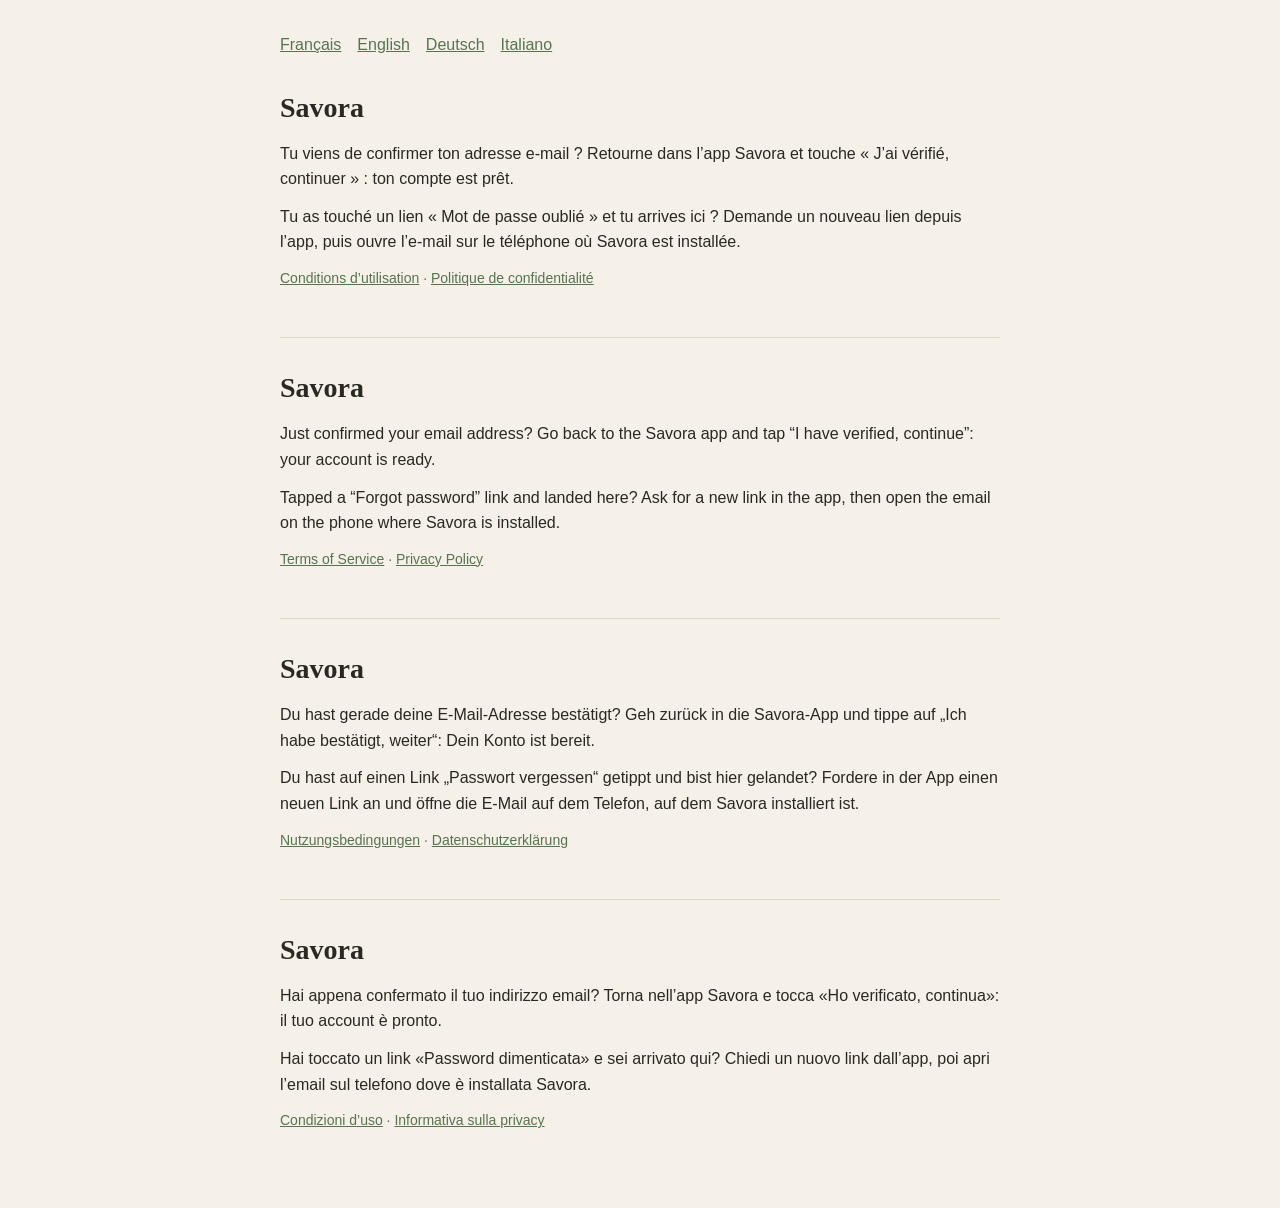
==== index.html @ 28805068 "Page d'accueil (confirmation de l'e-mail)" ====
<!doctype html>
<html lang="fr">
<head>
  <meta charset="utf-8">
  <meta name="viewport" content="width=device-width, initial-scale=1">
  <title>Savora</title>
  <meta name="robots" content="noindex">
  <!--
    Page d'accueil du site légal. C'est aussi la « Site URL » de Supabase : le lien de confirmation de l'e-mail
    d'inscription y mène (vérification V1 sociale du 04/11/2026 — la racine était une page 404 de GitHub).
  -->
  <style>
    /* Couleurs de la charte 2.0 (§2, §12) : nuit par défaut, jour si le système le demande. */
    :root { --bg: #07130F; --text: #EAEAEA; --muted: #8A8A8A; --accent: #7E9C74; --rule: #1E2A25; }
    @media (prefers-color-scheme: light) {
      :root { --bg: #F5F1E8; --text: #2A2823; --muted: #6B665A; --accent: #587350; --rule: #DDD6C6; }
    }
    body { margin: 0; background: var(--bg); color: var(--text);
      font: 16px/1.6 Inter, -apple-system, BlinkMacSystemFont, "Segoe UI", sans-serif; }
    main { max-width: 720px; margin: 0 auto; padding: 32px 16px 64px; }
    nav { display: flex; flex-wrap: wrap; gap: 16px; margin-bottom: 32px; }
    nav a, p a { color: var(--accent); }
    h1 { font-family: "Playfair Display", Georgia, serif; font-weight: 600; font-size: 28px; line-height: 1.25; margin: 0 0 16px; }
    p { margin: 0 0 12px; }
    .links { color: var(--muted); font-size: 14px; }
    article + article { margin-top: 48px; padding-top: 32px; border-top: 1px solid var(--rule); }
  </style>
</head>
<body>
<main>
  <nav><a href="#fr">Français</a><a href="#en">English</a><a href="#de">Deutsch</a><a href="#it">Italiano</a></nav>
  <article id="fr" lang="fr">
    <h1>Savora</h1>
    <p>Tu viens de confirmer ton adresse e-mail ? Retourne dans l’app Savora et touche « J’ai vérifié, continuer » : ton compte est prêt.</p>
    <p>Tu as touché un lien « Mot de passe oublié » et tu arrives ici ? Demande un nouveau lien depuis l’app, puis ouvre l’e-mail sur le téléphone où Savora est installée.</p>
    <p class="links"><a href="cgu/">Conditions d’utilisation</a> · <a href="confidentialite/">Politique de confidentialité</a></p>
  </article>
  <article id="en" lang="en">
    <h1>Savora</h1>
    <p>Just confirmed your email address? Go back to the Savora app and tap “I have verified, continue”: your account is ready.</p>
    <p>Tapped a “Forgot password” link and landed here? Ask for a new link in the app, then open the email on the phone where Savora is installed.</p>
    <p class="links"><a href="cgu/">Terms of Service</a> · <a href="confidentialite/">Privacy Policy</a></p>
  </article>
  <article id="de" lang="de">
    <h1>Savora</h1>
    <p>Du hast gerade deine E-Mail-Adresse bestätigt? Geh zurück in die Savora-App und tippe auf „Ich habe bestätigt, weiter“: Dein Konto ist bereit.</p>
    <p>Du hast auf einen Link „Passwort vergessen“ getippt und bist hier gelandet? Fordere in der App einen neuen Link an und öffne die E-Mail auf dem Telefon, auf dem Savora installiert ist.</p>
    <p class="links"><a href="cgu/">Nutzungsbedingungen</a> · <a href="confidentialite/">Datenschutzerklärung</a></p>
  </article>
  <article id="it" lang="it">
    <h1>Savora</h1>
    <p>Hai appena confermato il tuo indirizzo email? Torna nell’app Savora e tocca «Ho verificato, continua»: il tuo account è pronto.</p>
    <p>Hai toccato un link «Password dimenticata» e sei arrivato qui? Chiedi un nuovo link dall’app, poi apri l’email sul telefono dove è installata Savora.</p>
    <p class="links"><a href="cgu/">Condizioni d’uso</a> · <a href="confidentialite/">Informativa sulla privacy</a></p>
  </article>
</main>
</body>
</html>
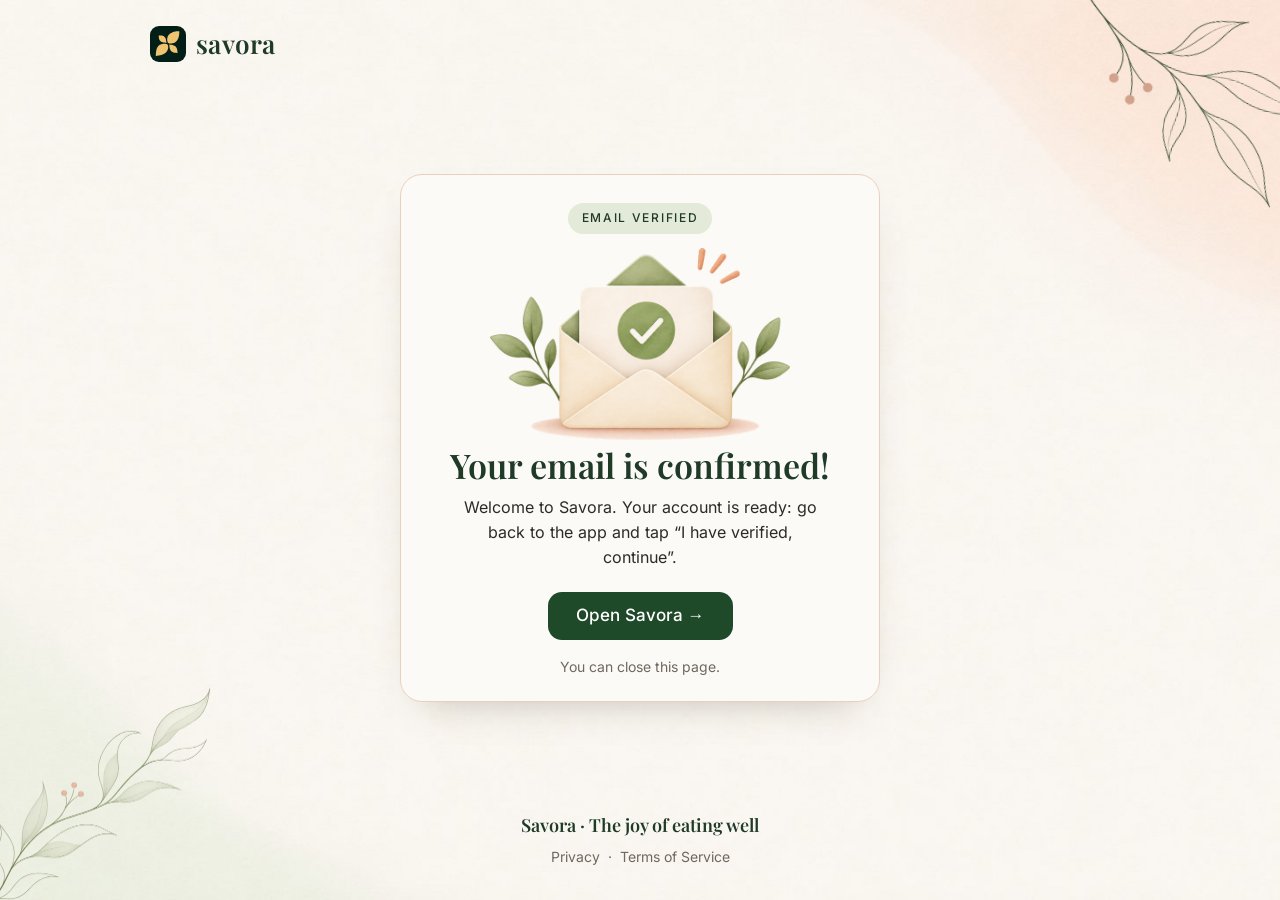
==== commit b1c88cc5: "Page d'accueil : nouveau design (encadre, illustrations, langue automatique)" ====
--- a/index.html
+++ b/index.html
@@ -1,58 +1,182 @@
 <!doctype html>
 <html lang="fr">
 <head>
-  <meta charset="utf-8">
-  <meta name="viewport" content="width=device-width, initial-scale=1">
-  <title>Savora</title>
-  <meta name="robots" content="noindex">
-  <!--
-    Page d'accueil du site légal. C'est aussi la « Site URL » de Supabase : le lien de confirmation de l'e-mail
-    d'inscription y mène (vérification V1 sociale du 04/11/2026 — la racine était une page 404 de GitHub).
-  -->
-  <style>
-    /* Couleurs de la charte 2.0 (§2, §12) : nuit par défaut, jour si le système le demande. */
-    :root { --bg: #07130F; --text: #EAEAEA; --muted: #8A8A8A; --accent: #7E9C74; --rule: #1E2A25; }
-    @media (prefers-color-scheme: light) {
-      :root { --bg: #F5F1E8; --text: #2A2823; --muted: #6B665A; --accent: #587350; --rule: #DDD6C6; }
-    }
-    body { margin: 0; background: var(--bg); color: var(--text);
-      font: 16px/1.6 Inter, -apple-system, BlinkMacSystemFont, "Segoe UI", sans-serif; }
-    main { max-width: 720px; margin: 0 auto; padding: 32px 16px 64px; }
-    nav { display: flex; flex-wrap: wrap; gap: 16px; margin-bottom: 32px; }
-    nav a, p a { color: var(--accent); }
-    h1 { font-family: "Playfair Display", Georgia, serif; font-weight: 600; font-size: 28px; line-height: 1.25; margin: 0 0 16px; }
-    p { margin: 0 0 12px; }
-    .links { color: var(--muted); font-size: 14px; }
-    article + article { margin-top: 48px; padding-top: 32px; border-top: 1px solid var(--rule); }
-  </style>
+<meta charset="utf-8">
+<meta name="viewport" content="width=device-width, initial-scale=1">
+<meta name="robots" content="noindex">
+<title>Savora</title>
+<!--
+  Page d'accueil de savora-legal. C'est aussi la « Site URL » de Supabase : le lien de confirmation de l'e-mail
+  d'inscription y mène, et un ancien lien « Mot de passe oublié » aussi. La langue suit celle du navigateur
+  (fr, en, de, it ; anglais sinon). Polices hébergées ici : aucune requête vers un service tiers.
+-->
+<style>
+  @font-face { font-family: "Playfair Display"; font-weight: 600; font-display: swap; src: url("fonts/playfair-600.woff2") format("woff2"); }
+  @font-face { font-family: "Inter"; font-weight: 400; font-display: swap; src: url("fonts/inter-400.woff2") format("woff2"); }
+  @font-face { font-family: "Inter"; font-weight: 500; font-display: swap; src: url("fonts/inter-500.woff2") format("woff2"); }
+
+  :root {
+    --bg: #F9F5EF;
+    --card: #FCFAF6;
+    --ink: #1F3A26;
+    --text: #2E2B26;
+    --muted: #6E685E;
+    --green: #1F4A2A;
+    --green-hover: #173A21;
+    --pill: #E3EAD7;
+    --border: #EBCFBE;
+    --logo-tile: #021E17;
+  }
+  * { box-sizing: border-box; }
+  html, body { margin: 0; min-height: 100%; }
+  body {
+    min-height: 100vh;
+    background: var(--bg) url("img/fond.jpg") center / cover no-repeat fixed;
+    color: var(--text);
+    font: 16px/1.55 Inter, -apple-system, BlinkMacSystemFont, "Segoe UI", sans-serif;
+    display: flex; flex-direction: column; align-items: center;
+    padding: 24px 16px 32px;
+    position: relative; overflow-x: hidden;
+  }
+  .deco { position: fixed; pointer-events: none; z-index: 0; opacity: .9; }
+  .deco.haut { top: -10px; right: -40px; width: min(260px, 38vw); transform: scaleX(-1) rotate(-8deg); }
+  .deco.bas { bottom: -20px; left: -30px; width: min(240px, 36vw); }
+
+  header { width: 100%; max-width: 980px; display: flex; align-items: center; gap: 10px; position: relative; z-index: 1; }
+  .tuile { width: 36px; height: 36px; border-radius: 9px; background: var(--logo-tile); display: grid; place-items: center; }
+  .tuile img { width: 26px; height: 26px; }
+  .marque { font-family: "Playfair Display", Georgia, serif; font-weight: 600; font-size: 26px; color: var(--ink); letter-spacing: .01em; }
+
+  main { flex: 1; display: grid; place-items: center; width: 100%; position: relative; z-index: 1; padding: 24px 0; }
+  .carte {
+    width: 100%; max-width: 480px;
+    background: var(--card);
+    border: 1px solid var(--border);
+    border-radius: 22px;
+    box-shadow: 0 18px 40px -24px rgba(60, 40, 20, .35);
+    padding: 28px 28px 24px;
+    text-align: center;
+  }
+  .pastille {
+    display: inline-block; background: var(--pill); color: var(--ink);
+    font-size: 12px; font-weight: 500; letter-spacing: .14em; text-transform: uppercase;
+    padding: 6px 14px; border-radius: 999px;
+  }
+  .illustration { display: block; width: 78%; max-width: 300px; height: auto; margin: 14px auto 6px; }
+  h1 {
+    font-family: "Playfair Display", Georgia, serif; font-weight: 600;
+    color: var(--ink); font-size: clamp(26px, 6.4vw, 34px); line-height: 1.15; margin: 6px 0 10px;
+  }
+  .texte { margin: 0 auto 22px; max-width: 36ch; }
+  .bouton {
+    display: inline-flex; align-items: center; justify-content: center; gap: 10px;
+    min-height: 48px; padding: 0 28px; border-radius: 14px;
+    background: var(--green); color: #fff; text-decoration: none; font-weight: 500; font-size: 17px;
+  }
+  .bouton:hover, .bouton:focus-visible { background: var(--green-hover); }
+  .bouton:focus-visible { outline: 3px solid #9DB58C; outline-offset: 3px; }
+  .note { color: var(--muted); font-size: 14px; margin: 16px 0 0; }
+
+  footer { text-align: center; position: relative; z-index: 1; }
+  .devise { font-family: "Playfair Display", Georgia, serif; color: var(--ink); font-size: 18px; margin: 0 0 6px; }
+  .liens { color: var(--muted); font-size: 14px; margin: 0; }
+  .liens a { color: var(--muted); text-decoration: none; }
+  .liens a:hover { text-decoration: underline; }
+  .liens span { margin: 0 8px; }
+
+  @media (max-width: 480px) {
+    .carte { padding: 22px 18px 20px; border-radius: 18px; }
+    .deco.haut { opacity: .55; }
+    .deco.bas { opacity: .55; }
+  }
+</style>
 </head>
 <body>
-<main>
-  <nav><a href="#fr">Français</a><a href="#en">English</a><a href="#de">Deutsch</a><a href="#it">Italiano</a></nav>
-  <article id="fr" lang="fr">
-    <h1>Savora</h1>
-    <p>Tu viens de confirmer ton adresse e-mail ? Retourne dans l’app Savora et touche « J’ai vérifié, continuer » : ton compte est prêt.</p>
-    <p>Tu as touché un lien « Mot de passe oublié » et tu arrives ici ? Demande un nouveau lien depuis l’app, puis ouvre l’e-mail sur le téléphone où Savora est installée.</p>
-    <p class="links"><a href="cgu/">Conditions d’utilisation</a> · <a href="confidentialite/">Politique de confidentialité</a></p>
-  </article>
-  <article id="en" lang="en">
-    <h1>Savora</h1>
-    <p>Just confirmed your email address? Go back to the Savora app and tap “I have verified, continue”: your account is ready.</p>
-    <p>Tapped a “Forgot password” link and landed here? Ask for a new link in the app, then open the email on the phone where Savora is installed.</p>
-    <p class="links"><a href="cgu/">Terms of Service</a> · <a href="confidentialite/">Privacy Policy</a></p>
-  </article>
-  <article id="de" lang="de">
-    <h1>Savora</h1>
-    <p>Du hast gerade deine E-Mail-Adresse bestätigt? Geh zurück in die Savora-App und tippe auf „Ich habe bestätigt, weiter“: Dein Konto ist bereit.</p>
-    <p>Du hast auf einen Link „Passwort vergessen“ getippt und bist hier gelandet? Fordere in der App einen neuen Link an und öffne die E-Mail auf dem Telefon, auf dem Savora installiert ist.</p>
-    <p class="links"><a href="cgu/">Nutzungsbedingungen</a> · <a href="confidentialite/">Datenschutzerklärung</a></p>
-  </article>
-  <article id="it" lang="it">
-    <h1>Savora</h1>
-    <p>Hai appena confermato il tuo indirizzo email? Torna nell’app Savora e tocca «Ho verificato, continua»: il tuo account è pronto.</p>
-    <p>Hai toccato un link «Password dimenticata» e sei arrivato qui? Chiedi un nuovo link dall’app, poi apri l’email sul telefono dove è installata Savora.</p>
-    <p class="links"><a href="cgu/">Condizioni d’uso</a> · <a href="confidentialite/">Informativa sulla privacy</a></p>
-  </article>
-</main>
+  <img class="deco haut" src="img/branche-trait.png" alt="">
+  <img class="deco bas" src="img/branche-douce.png" alt="">
+
+  <header>
+    <span class="tuile"><img src="img/savora-symbol.svg" alt=""></span>
+    <span class="marque">savora</span>
+  </header>
+
+  <main>
+    <section class="carte" aria-live="polite">
+      <span class="pastille" data-t="pastille">E-mail vérifié</span>
+      <img class="illustration" src="img/enveloppe.png" alt="" width="640" height="410">
+      <h1 data-t="titre">Ton e-mail est confirmé !</h1>
+      <p class="texte" data-t="texte">Bienvenue chez Savora. Ton compte est prêt : retourne dans l’app et touche « J’ai vérifié, continuer ».</p>
+      <a class="bouton" href="savora://" data-t="bouton">Ouvrir Savora →</a>
+      <p class="note" data-t="note">Tu peux fermer cette page.</p>
+    </section>
+  </main>
+
+  <footer>
+    <p class="devise" data-t="devise">Savora · Le plaisir de bien manger</p>
+    <p class="liens">
+      <a href="confidentialite/" data-t="confidentialite">Confidentialité</a><span>·</span><a href="cgu/" data-t="cgu">Conditions d’utilisation</a>
+    </p>
+  </footer>
+
+<script>
+(function () {
+  var T = {
+    fr: {
+      confirme: { pastille: "E-mail vérifié", titre: "Ton e-mail est confirmé !", texte: "Bienvenue chez Savora. Ton compte est prêt : retourne dans l’app et touche « J’ai vérifié, continuer »." },
+      motdepasse: { pastille: "Mot de passe", titre: "Choisis ton nouveau mot de passe dans l’app", texte: "Ce lien s’ouvre dans l’app Savora. Ouvre l’e-mail sur le téléphone où Savora est installée, ou demande un nouveau lien depuis l’app." },
+      expire: { pastille: "Lien expiré", titre: "Ce lien n’est plus valable", texte: "Il a déjà servi ou il a expiré. Retourne dans l’app Savora pour en demander un nouveau." },
+      bouton: "Ouvrir Savora →", note: "Tu peux fermer cette page.", devise: "Savora · Le plaisir de bien manger",
+      confidentialite: "Confidentialité", cgu: "Conditions d’utilisation"
+    },
+    en: {
+      confirme: { pastille: "Email verified", titre: "Your email is confirmed!", texte: "Welcome to Savora. Your account is ready: go back to the app and tap “I have verified, continue”." },
+      motdepasse: { pastille: "Password", titre: "Choose your new password in the app", texte: "This link opens in the Savora app. Open the email on the phone where Savora is installed, or request a new link from the app." },
+      expire: { pastille: "Link expired", titre: "This link is no longer valid", texte: "It has already been used or it has expired. Go back to the Savora app to request a new one." },
+      bouton: "Open Savora →", note: "You can close this page.", devise: "Savora · The joy of eating well",
+      confidentialite: "Privacy", cgu: "Terms of Service"
+    },
+    de: {
+      confirme: { pastille: "E-Mail bestätigt", titre: "Deine E-Mail ist bestätigt!", texte: "Willkommen bei Savora. Dein Konto ist bereit: Geh zurück in die App und tippe auf „Ich habe bestätigt, weiter“." },
+      motdepasse: { pastille: "Passwort", titre: "Wähle dein neues Passwort in der App", texte: "Dieser Link öffnet sich in der Savora-App. Öffne die E-Mail auf dem Telefon, auf dem Savora installiert ist, oder fordere in der App einen neuen Link an." },
+      expire: { pastille: "Link abgelaufen", titre: "Dieser Link ist nicht mehr gültig", texte: "Er wurde schon benutzt oder ist abgelaufen. Geh zurück in die Savora-App und fordere einen neuen an." },
+      bouton: "Savora öffnen →", note: "Du kannst diese Seite schließen.", devise: "Savora · Die Freude am guten Essen",
+      confidentialite: "Datenschutz", cgu: "Nutzungsbedingungen"
+    },
+    it: {
+      confirme: { pastille: "Email verificata", titre: "La tua email è confermata!", texte: "Benvenuto su Savora. Il tuo account è pronto: torna nell’app e tocca «Ho verificato, continua»." },
+      motdepasse: { pastille: "Password", titre: "Scegli la nuova password nell’app", texte: "Questo link si apre nell’app Savora. Apri l’email sul telefono dove è installata Savora, oppure chiedi un nuovo link dall’app." },
+      expire: { pastille: "Link scaduto", titre: "Questo link non è più valido", texte: "È già stato usato o è scaduto. Torna nell’app Savora per chiederne uno nuovo." },
+      bouton: "Apri Savora →", note: "Puoi chiudere questa pagina.", devise: "Savora · Il piacere di mangiare bene",
+      confidentialite: "Privacy", cgu: "Condizioni d’uso"
+    }
+  };
+
+  // Langue : la première langue du navigateur parmi fr, en, de, it ; anglais sinon. ?lang=xx pour forcer.
+  var forced = (new URLSearchParams(location.search).get("lang") || "").slice(0, 2);
+  var prefs = [forced].concat(navigator.languages || [navigator.language || ""]);
+  var lang = "en";
+  for (var i = 0; i < prefs.length; i++) {
+    var c = String(prefs[i] || "").slice(0, 2).toLowerCase();
+    if (T[c]) { lang = c; break; }
+  }
+
+  // Cas : Supabase ajoute des informations après « # » (type=recovery, ou une erreur si le lien a expiré).
+  var h = new URLSearchParams(location.hash.replace(/^#/, ""));
+  var q = new URLSearchParams(location.search);
+  var cas = "confirme";
+  if (h.get("error") || h.get("error_code") || q.get("error")) cas = "expire";
+  else if (h.get("type") === "recovery" || q.get("type") === "recovery") cas = "motdepasse";
+
+  // On efface ce qui suit « # » de la barre d'adresse : il peut contenir un jeton de session.
+  if (location.hash && history.replaceState) history.replaceState(null, "", location.pathname + location.search);
+
+  var d = T[lang];
+  document.documentElement.lang = lang;
+  var map = { pastille: d[cas].pastille, titre: d[cas].titre, texte: d[cas].texte, bouton: d.bouton, note: d.note,
+              devise: d.devise, confidentialite: d.confidentialite, cgu: d.cgu };
+  var els = document.querySelectorAll("[data-t]");
+  for (var j = 0; j < els.length; j++) { var k = els[j].getAttribute("data-t"); if (map[k]) els[j].textContent = map[k]; }
+})();
+</script>
 </body>
 </html>
